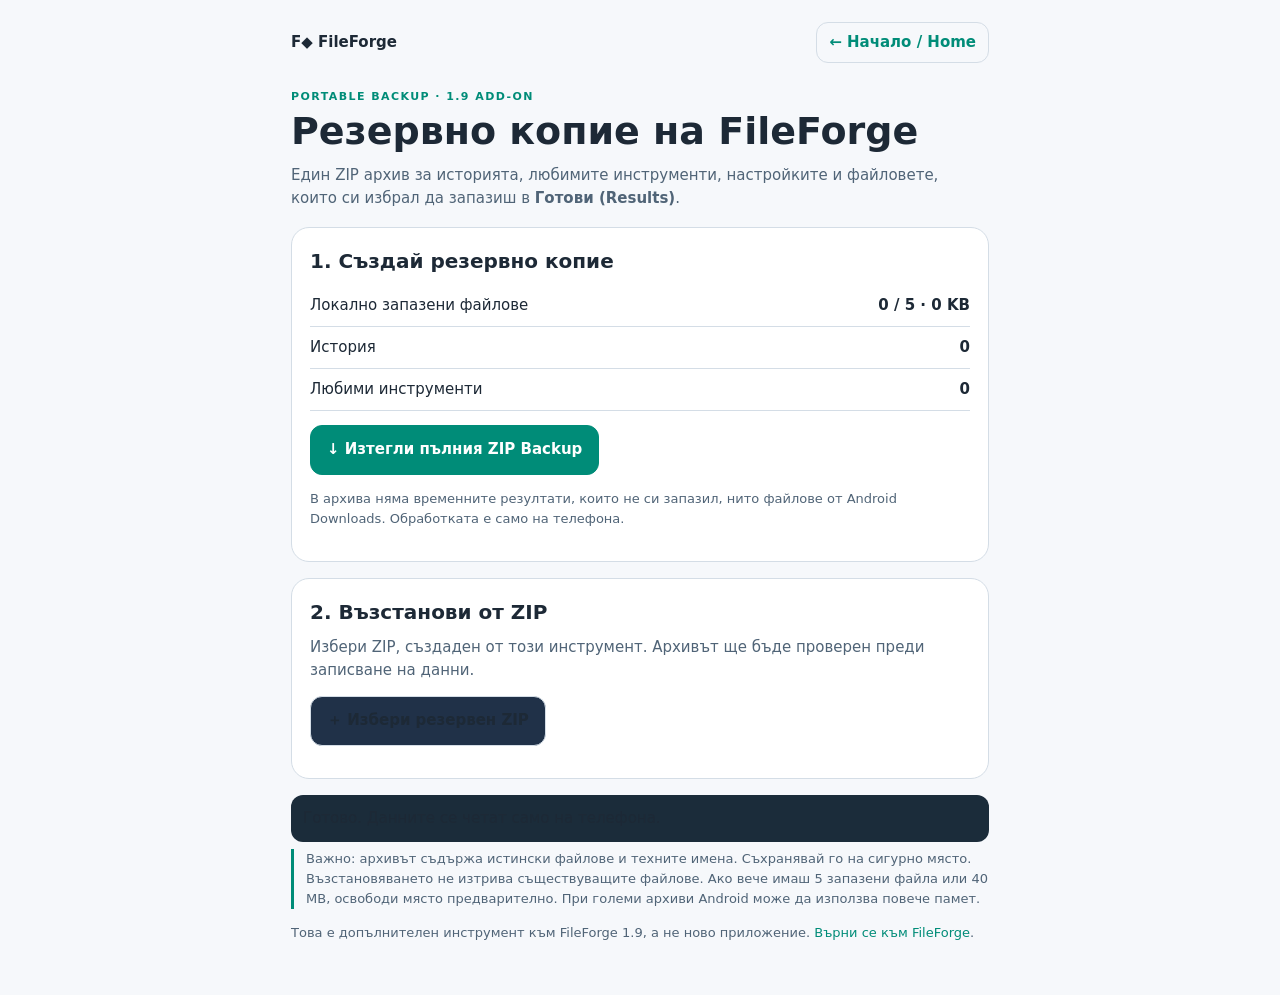
==== portable-backup.html @ 1288307e "Add files via upload" ====
<!doctype html>
<html lang="bg">
<head>
  <meta charset="utf-8">
  <meta name="viewport" content="width=device-width, initial-scale=1, viewport-fit=cover">
  <meta name="theme-color" content="#0a111b">
  <title>FileForge — Portable Backup</title>
  <style>
    :root{color-scheme:dark;--bg:#090f18;--panel:#121c2b;--border:#2a394c;--text:#eef5fb;--muted:#a7b8c8;--accent:#48dbc2;--accent-text:#071612;--bad:#ffc7c1}
    *{box-sizing:border-box}body{margin:0;background:var(--bg);color:var(--text);font:15px/1.55 system-ui,-apple-system,'Segoe UI',sans-serif;padding-bottom:env(safe-area-inset-bottom)}
    main{max-width:730px;margin:auto;padding:22px 16px 38px}header{display:flex;gap:10px;justify-content:space-between;align-items:center;margin-bottom:25px}
    a{color:var(--accent);text-decoration:none}header a{border:1px solid var(--border);border-radius:12px;padding:8px 12px;font-weight:600}
    .eyebrow{color:var(--accent);font-weight:700;letter-spacing:.13em;text-transform:uppercase;font-size:11px}h1{font-size:clamp(28px,6vw,38px);line-height:1.18;margin:4px 0 10px}h2{font-size:20px;margin:0 0 8px}p{margin:7px 0 14px}.muted{color:var(--muted)}
    .card{background:var(--panel);border:1px solid var(--border);border-radius:18px;padding:18px;margin:16px 0}.stat{display:flex;justify-content:space-between;gap:15px;padding:9px 0;border-bottom:1px solid var(--border)}.stat:last-child{border-bottom:0}.stat strong{text-align:right}
    .actions{display:flex;flex-wrap:wrap;gap:10px;margin:14px 0}button{border:1px solid var(--border);border-radius:12px;background:#203148;color:var(--text);padding:12px 16px;font:inherit;font-weight:700;cursor:pointer;min-height:46px}button.primary{background:var(--accent);border-color:var(--accent);color:var(--accent-text)}button:disabled{opacity:.45;cursor:default}button:focus-visible,a:focus-visible,input:focus-visible{outline:3px solid var(--accent);outline-offset:3px}
    .checks{display:grid;gap:10px;margin:13px 0}.checks label{display:flex;align-items:center;gap:10px}.checks input{width:19px;height:19px;accent-color:var(--accent)}
    .small{font-size:13px;color:var(--muted)}.notice{border-left:3px solid var(--accent);padding-left:12px}#status{padding:12px;border-radius:12px;background:#1b2c3a;min-height:47px;white-space:pre-wrap}#status[role="alert"]{color:var(--bad)}#importPreview[hidden]{display:none}.shelf{max-height:235px;overflow:auto;border-top:1px solid var(--border);margin-top:12px;padding-top:8px}.item{display:flex;justify-content:space-between;gap:12px;padding:5px 0;overflow-wrap:anywhere;font-size:13px}
  </style>
  <script src="./jszip.min.js" defer></script>
  <script defer>
  (()=>{'use strict';
    const DB_NAME='fileforge-saved-results-v1',STORE='files',MAX_FILES=5,MAX_ONE=20*1048576,MAX_TOTAL=40*1048576,MAX_ZIP=48*1048576;
    const $=id=>document.getElementById(id),str=(key)=>({
      'ready':'Готово. Данните се четат само на телефона.',
      'working':'Обработвам файловете локално…',
      'nozip':'Избери ZIP, създаден от FileForge Portable Backup.',
      'bad':'Архивът е невалиден, прекалено голям или повреден.',
      'saved':'Резервното копие е подготвено. Провери Downloads.',
      'restored':'Възстановяването завърши. Отвори отново FileForge.',
      'none':'Няма избран архив.',
      'confirm':'Да добавя данните от архива към съществуващите? Няма да изтривам настоящите файлове.',
      'limit':'Няма достатъчно място в лимита на FileForge (5 файла / 40 MB). Първо изтегли и освободи запазени копия от Results.',
      'fail':'Операцията не успя. Съществуващите данни не са изтрити.'})[key];
    const fmt=n=>n>=1048576?(n/1048576).toFixed(1)+' MB':Math.round(n/1024)+' KB';
    const state={stage:null,busy:false};
    function status(message,error=false){const e=$('status');e.textContent=message;e.setAttribute('role',error?'alert':'status');}
    function busy(v){state.busy=v;for(const id of ['backupBtn','chooseZip','restoreBtn'])$(id).disabled=v||id==='restoreBtn'&&!state.stage;}
    function readLocal(key,fallback){try{return JSON.parse(localStorage.getItem(key))??fallback}catch{return fallback}}
    function cleanRecord(x){if(!x||typeof x!=='object'||Array.isArray(x))return null;const r={};if(['pdf','zip','batch','audio','video','download'].includes(x.kind))r.kind=x.kind;for(const k of ['name','output'])if(typeof x[k]==='string')r[k]=x[k].slice(0,180);for(const k of ['time','before','after','width','height','pages','files','duration'])if(Number.isFinite(x[k])&&x[k]>=0)r[k]=x[k];return typeof r.output==='string'&&Number.isFinite(r.time)&&r.time<4102444800000?r:null;}
    function safeList(a){return Array.isArray(a)?a.map(cleanRecord).filter(Boolean).slice(0,40):[];}
    const favIDs=['image','pdf','zip','batch','audio','video','download'];
    const favs=x=>Array.isArray(x)?[...new Set(x.filter(v=>favIDs.includes(v)))]:[];
    const prefs=x=>({theme:['system','light','dark'].includes(x?.theme)?x.theme:'system',language:['bg','en'].includes(x?.language)?x.language:'bg'});
    function dbOpen(){return new Promise((resolve,reject)=>{const req=indexedDB.open(DB_NAME,1);req.onupgradeneeded=()=>{if(!req.result.objectStoreNames.contains(STORE))req.result.createObjectStore(STORE,{keyPath:'id'})};req.onsuccess=()=>resolve(req.result);req.onerror=()=>reject(req.error);req.onblocked=()=>reject(Error('Database busy'));});}
    async function getSaved(){const db=await dbOpen();try{return await new Promise((resolve,reject)=>{const tx=db.transaction(STORE,'readonly');const req=tx.objectStore(STORE).getAll();req.onsuccess=()=>resolve(req.result||[]);req.onerror=()=>reject(req.error);tx.onabort=()=>reject(tx.error);});}finally{db.close();}}
    async function addSaved(records){if(!records.length)return;const db=await dbOpen();try{await new Promise((resolve,reject)=>{const tx=db.transaction(STORE,'readwrite');tx.oncomplete=()=>resolve();tx.onerror=()=>reject(tx.error);tx.onabort=()=>reject(tx.error);const store=tx.objectStore(STORE);for(const r of records)store.put(r);});}finally{db.close();}}
    async function sha(blob){const bytes=await blob.arrayBuffer();const hash=await crypto.subtle.digest('SHA-256',bytes);return [...new Uint8Array(hash)].map(x=>x.toString(16).padStart(2,'0')).join('');}
    function validSaved(list){if(list.length>MAX_FILES)throw Error('Too many files');let total=0;for(const r of list){if(!(r.blob instanceof Blob)||!r.blob.size||r.blob.size>MAX_ONE)throw Error('File invalid');total+=r.blob.size;}if(total>MAX_TOTAL)throw Error('Total too large');}
    async function refresh(){try{const files=await getSaved();validSaved(files);$('savedInfo').textContent=files.length+' / 5 · '+fmt(files.reduce((n,x)=>n+x.blob.size,0));$('historyInfo').textContent=String(safeList(readLocal('fileforge_history_v1',[])).length);$('favInfo').textContent=String(favs(readLocal('fileforge_favorites_v1',[])).length);return files;}catch(err){$('savedInfo').textContent='Недостъпно';throw err;}}
    async function exportZip(){busy(true);status(str('working'));try{
      if(!window.JSZip)throw Error('ZIP unavailable');const files=await getSaved();validSaved(files);
      const zip=new JSZip(),metadata={format:'fileforge-portable-v1',created:new Date().toISOString(),history:safeList(readLocal('fileforge_history_v1',[])),favorites:favs(readLocal('fileforge_favorites_v1',[])),prefs:prefs(readLocal('fileforge_prefs_v1',{})),files:[]};
      for(let i=0;i<files.length;i++){const f=files[i],path=`saved/${String(i+1).padStart(3,'0')}.bin`;zip.file(path,new Uint8Array(await f.blob.arrayBuffer()),{binary:true,compression:'STORE'});metadata.files.push({path,name:String(f.name||'file').slice(0,160),kind:String(f.kind||'download').slice(0,30),time:Number(f.time)||Date.now(),size:f.blob.size,mime:f.blob.type||'application/octet-stream',sha256:await sha(f.blob)});}
      zip.file('fileforge-backup.json',JSON.stringify(metadata,null,2));const out=await zip.generateAsync({type:'blob',compression:'STORE',streamFiles:true});if(out.size>MAX_ZIP)throw Error('ZIP limit');
      const url=URL.createObjectURL(out),link=document.createElement('a');link.href=url;link.download='FileForge-PortableBackup-'+new Date().toISOString().slice(0,10)+'.zip';document.body.append(link);link.click();link.remove();setTimeout(()=>URL.revokeObjectURL(url),60000);status(str('saved'));
    }catch(err){console.warn('Backup export:',err);status(str('fail')+' ('+(err.message||'error')+')',true);}finally{busy(false);}}
    function validateMeta(m){if(!m||m.format!=='fileforge-portable-v1'||!Array.isArray(m.history)||!Array.isArray(m.files)||!Array.isArray(m.favorites)||m.history.length>500||m.files.length>MAX_FILES)throw Error('Invalid format');let total=0;const paths=new Set();for(const [i,f] of m.files.entries()){
      if(typeof f.path!=='string'||f.path!==`saved/${String(i+1).padStart(3,'0')}.bin`||paths.has(f.path)||typeof f.name!=='string'||!f.name||f.name.length>160||!Number.isSafeInteger(f.size)||f.size<=0||f.size>MAX_ONE||!(/^[a-f0-9]{64}$/.test(f.sha256)))throw Error('Unsafe entry');total+=f.size;paths.add(f.path);
    }if(total>MAX_TOTAL)throw Error('Too large');}
    async function stageZip(file){state.stage=null;$('importPreview').hidden=true;busy(true);status(str('working'));try{
      if(!file||!file.name.toLowerCase().endsWith('.zip')||file.size>MAX_ZIP||!window.JSZip)throw Error(str('nozip'));
      const zip=await JSZip.loadAsync(new Uint8Array(await file.arrayBuffer()),{checkCRC32:false});const entry=zip.file('fileforge-backup.json');if(!entry||entry.dir)throw Error('Missing manifest');
      if(!Number.isSafeInteger(entry._data?.uncompressedSize)||entry._data.uncompressedSize>1048576)throw Error('Manifest too large');const txt=await entry.async('string');if(txt.length>1048576)throw Error('Manifest too large');const m=JSON.parse(txt);validateMeta(m);
      const allowed=new Set(['fileforge-backup.json',...m.files.map(x=>x.path)]);if(Object.keys(zip.files).length>MAX_FILES+3)throw Error('Too many ZIP entries');for(const [path,e] of Object.entries(zip.files)){if(e.dir&&path!=='saved/')throw Error('Unexpected directory');if(!e.dir&&!allowed.has(path))throw Error('Unexpected entry');}
      const records=[];for(const f of m.files){const e=zip.file(f.path);if(!e||e.dir||!Number.isSafeInteger(e._data?.uncompressedSize)||e._data.uncompressedSize!==f.size||e._data.uncompressedSize>MAX_ONE)throw Error('Invalid stored file');const bytes=await e.async('uint8array');if(bytes.byteLength!==f.size)throw Error('File size mismatch');const blob=new Blob([bytes],{type:/^[\w.+\-]+\/[\w.+\-]+$/.test(f.mime)?f.mime:'application/octet-stream'});if(await sha(blob)!==f.sha256)throw Error('Checksum mismatch');records.push({name:f.name,kind:f.kind,time:Number(f.time)||Date.now(),blob});}
      state.stage={m,records};$('importPreview').hidden=false;$('importSummary').textContent=`${records.length} файла · ${safeList(m.history).length} записи в историята · ${favs(m.favorites).length} любими инструмента`;
      const list=$('importList');list.replaceChildren();for(const f of records){const row=document.createElement('div');row.className='item';const a=document.createElement('span');a.textContent=f.name;const b=document.createElement('span');b.textContent=fmt(f.blob.size);row.append(a,b);list.append(row);}status('Архивът е проверен. Избери какво да възстановиш.');
    }catch(err){console.warn('Backup check:',err);status(str('bad')+' ('+(err.message||'error')+')',true);}finally{busy(false);}}
    async function restoreZip(){if(!state.stage)return;busy(true);status(str('working'));try{
      if(!confirm(str('confirm'))){status('Отказано. Няма промени.');return;}
      const {m,records}=state.stage,files=$('restoreFiles').checked,history=$('restoreHistory').checked,stars=$('restoreFavourites').checked,settings=$('restoreSettings').checked;
      if(files&&records.length){const current=await getSaved();validSaved(current);const pending=records.filter(f=>!current.some(x=>x.name===f.name&&x.blob.size===f.blob.size));const all=[...current,...pending];validSaved(all);await addSaved(pending.map(x=>({...x,id:crypto.randomUUID()})));}
      if(history){const previous=safeList(readLocal('fileforge_history_v1',[]));const added=safeList(m.history);const map=new Map();for(const r of [...previous,...added])map.set(`${r.time}|${r.output}|${r.kind||'image'}`,r);const merged=[...map.values()].sort((a,b)=>b.time-a.time).slice(0,40);localStorage.setItem('fileforge_history_v1',JSON.stringify(merged));}
      if(stars){const previous=favs(readLocal('fileforge_favorites_v1',[]));localStorage.setItem('fileforge_favorites_v1',JSON.stringify([...new Set([...previous,...favs(m.favorites)])]));}
      if(settings)localStorage.setItem('fileforge_prefs_v1',JSON.stringify(prefs(m.prefs)));
      state.stage=null;$('importPreview').hidden=true;$('zipInput').value='';await refresh();status(str('restored'));
    }catch(err){console.warn('Backup restore:',err);status((err.message==='Too many files'||err.message==='Total too large')?str('limit'):str('fail')+' ('+(err.message||'error')+')',true);}finally{busy(false);}}
    document.addEventListener('DOMContentLoaded',()=>{const theme=prefs(readLocal('fileforge_prefs_v1',{}));if(theme.theme==='light'||theme.theme==='system'&&matchMedia('(prefers-color-scheme: light)').matches){document.documentElement.style.colorScheme='light';document.documentElement.style.setProperty('--bg','#f6f8fb');document.documentElement.style.setProperty('--panel','#fff');document.documentElement.style.setProperty('--text','#1d2936');document.documentElement.style.setProperty('--muted','#506477');document.documentElement.style.setProperty('--border','#d4dde6');document.documentElement.style.setProperty('--accent','#008c78');document.documentElement.style.setProperty('--accent-text','#fff');}
      $('backupBtn').addEventListener('click',exportZip);$('chooseZip').addEventListener('click',()=>$('zipInput').click());$('zipInput').addEventListener('change',e=>stageZip(e.target.files?.[0]));$('restoreBtn').addEventListener('click',restoreZip);refresh().then(()=>status(str('ready'))).catch(()=>status('Не успях да отворя запазените файлове. Опитай през Android Chrome.',true));});
  })();
  </script>
</head>
<body>
<main>
<header><strong>F◆ FileForge</strong><a href="./">← Начало / Home</a></header>
<div class="eyebrow">PORTABLE BACKUP · 1.9 ADD-ON</div>
<h1>Резервно копие на FileForge</h1>
<p class="muted">Един ZIP архив за историята, любимите инструменти, настройките и файловете, които си избрал да запазиш в <strong>Готови (Results)</strong>.</p>
<div class="card"><h2>1. Създай резервно копие</h2><div class="stat"><span>Локално запазени файлове</span><strong id="savedInfo">…</strong></div><div class="stat"><span>История</span><strong id="historyInfo">…</strong></div><div class="stat"><span>Любими инструменти</span><strong id="favInfo">…</strong></div><div class="actions"><button class="primary" id="backupBtn" type="button">↓ Изтегли пълния ZIP Backup</button></div><p class="small">В архива няма временните резултати, които не си запазил, нито файлове от Android Downloads. Обработката е само на телефона.</p></div>
<div class="card"><h2>2. Възстанови от ZIP</h2><p class="muted">Избери ZIP, създаден от този инструмент. Архивът ще бъде проверен преди записване на данни.</p><input id="zipInput" type="file" accept=".zip,application/zip" hidden><div class="actions"><button id="chooseZip" type="button">＋ Избери резервен ZIP</button></div><div id="importPreview" hidden><p id="importSummary"></p><div class="shelf" id="importList"></div><div class="checks"><label><input id="restoreFiles" type="checkbox" checked> Добави локално запазените файлове</label><label><input id="restoreHistory" type="checkbox" checked> Обедини историята</label><label><input id="restoreFavourites" type="checkbox" checked> Добави любимите инструменти</label><label><input id="restoreSettings" type="checkbox"> Възстанови език и тема</label></div><div class="actions"><button class="primary" id="restoreBtn" type="button">↑ Възстанови избраните</button></div></div></div>
<div id="status" role="status" aria-live="polite">Зареждам…</div>
<p class="notice small">Важно: архивът съдържа истински файлове и техните имена. Съхранявай го на сигурно място. Възстановяването не изтрива съществуващите файлове. Ако вече имаш 5 запазени файла или 40 MB, освободи място предварително. При големи архиви Android може да използва повече памет.</p>
<p class="small">Това е допълнителен инструмент към FileForge 1.9, а не ново приложение. <a href="./">Върни се към FileForge</a>.</p>
</main>
</body></html>
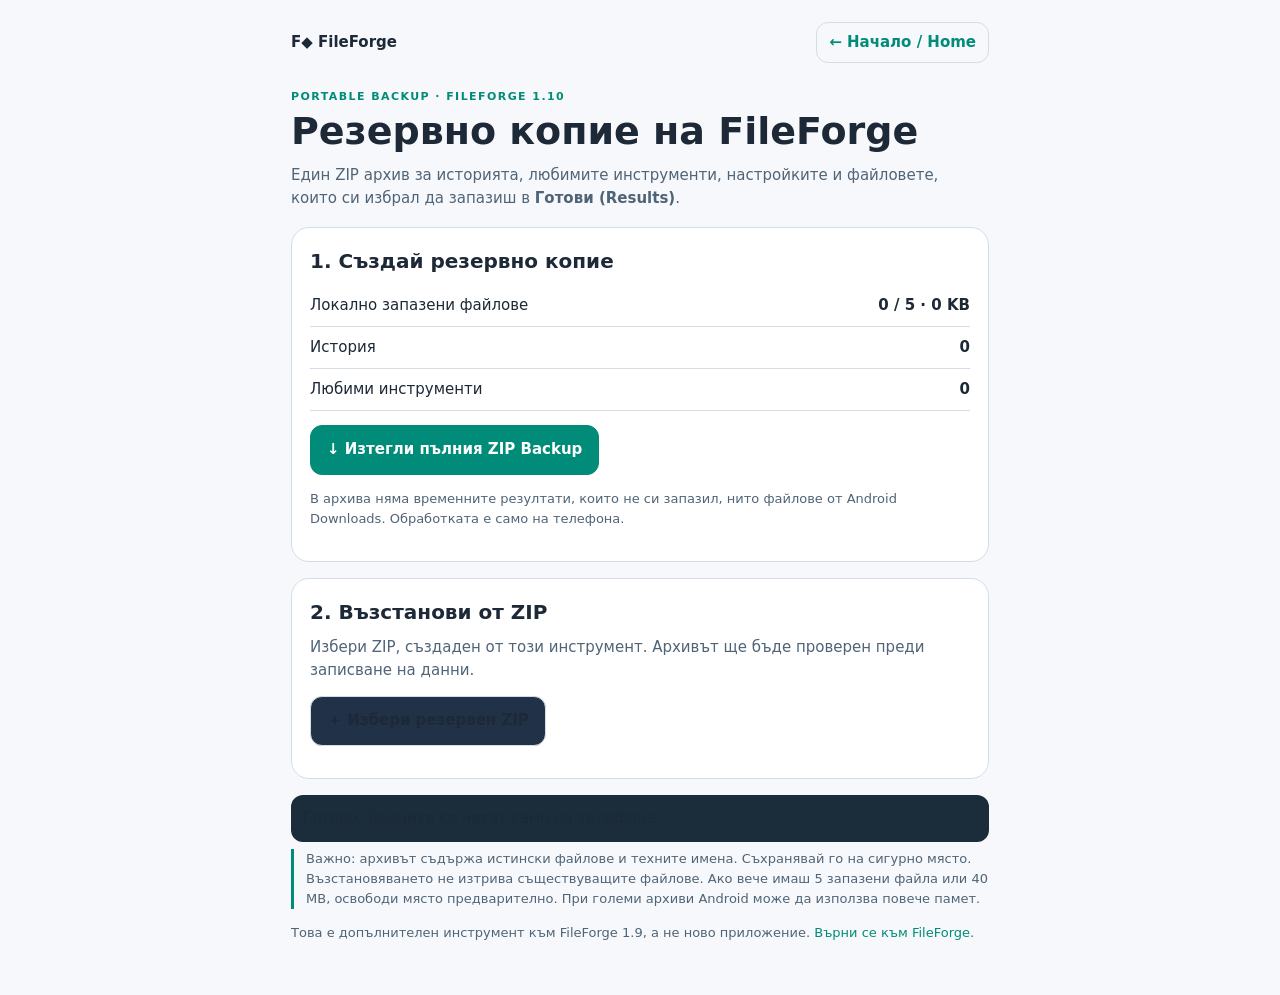
==== commit 2a06baeb: "Add files via upload" ====
--- a/portable-backup.html
+++ b/portable-backup.html
@@ -83,7 +83,7 @@
 <body>
 <main>
 <header><strong>F◆ FileForge</strong><a href="./">← Начало / Home</a></header>
-<div class="eyebrow">PORTABLE BACKUP · 1.9 ADD-ON</div>
+<div class="eyebrow">PORTABLE BACKUP · FILEFORGE 1.10</div>
 <h1>Резервно копие на FileForge</h1>
 <p class="muted">Един ZIP архив за историята, любимите инструменти, настройките и файловете, които си избрал да запазиш в <strong>Готови (Results)</strong>.</p>
 <div class="card"><h2>1. Създай резервно копие</h2><div class="stat"><span>Локално запазени файлове</span><strong id="savedInfo">…</strong></div><div class="stat"><span>История</span><strong id="historyInfo">…</strong></div><div class="stat"><span>Любими инструменти</span><strong id="favInfo">…</strong></div><div class="actions"><button class="primary" id="backupBtn" type="button">↓ Изтегли пълния ZIP Backup</button></div><p class="small">В архива няма временните резултати, които не си запазил, нито файлове от Android Downloads. Обработката е само на телефона.</p></div>
